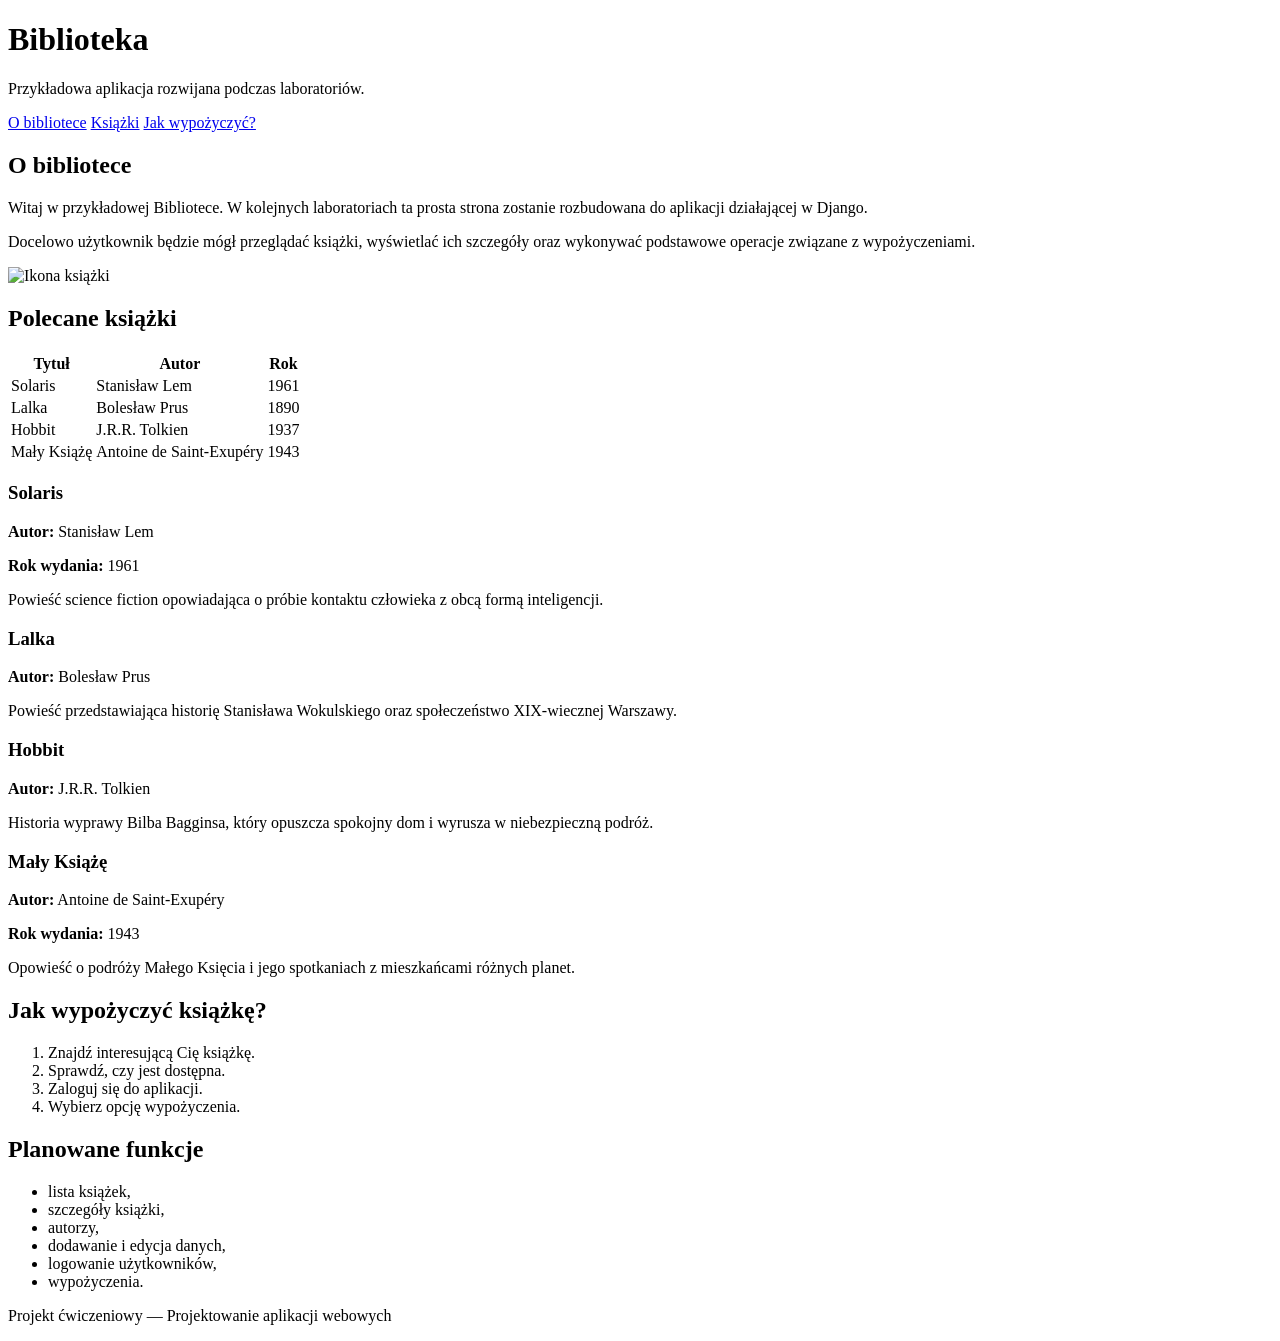
==== frontend/index.html @ f66ff91b "dodano index.html" ====
<!DOCTYPE html>
<html lang="pl">
<head>
    <meta charset="UTF-8">
    <meta name="viewport" content="width=device-width, initial-scale=1.0">
    <title>Biblioteka</title>
</head>
<body>

    <header>
        <h1>Biblioteka</h1>

        <p>
            Przykładowa aplikacja rozwijana podczas laboratoriów.
        </p>

        <nav>
            <a href="#about">O bibliotece</a>
            <a href="#books">Książki</a>
            <a href="#rules">Jak wypożyczyć?</a>
        </nav>
    </header>

    <main>

        <section id="about">
            <h2>O bibliotece</h2>

            <p>
                Witaj w przykładowej Bibliotece.
                W kolejnych laboratoriach ta prosta strona zostanie
                rozbudowana do aplikacji działającej w Django.
            </p>

            <p>
                Docelowo użytkownik będzie mógł przeglądać książki,
                wyświetlać ich szczegóły oraz wykonywać podstawowe
                operacje związane z wypożyczeniami.
            </p>

            <img
                src="https://img.redro.pl/obrazy/ikona-ksiazki-logo-700-115049572.jpg"
                alt="Ikona książki"
                width="120"
            >
        </section>

        <section id="books">
            <h2>Polecane książki</h2>

            <table>
                <thead>
                    <tr>
                        <th>Tytuł</th>
                        <th>Autor</th>
                        <th>Rok</th>
                    </tr>
                </thead>
                <tbody>
                    <tr>
                        <td>Solaris</td>
                        <td>Stanisław Lem</td>
                        <td>1961</td>
                    </tr>
                    <tr>
                        <td>Lalka</td>
                        <td>Bolesław Prus</td>
                        <td>1890</td>
                    </tr>
                    <tr>
                        <td>Hobbit</td>
                        <td>J.R.R. Tolkien</td>
                        <td>1937</td>
                    </tr>
                    <tr>
                        <td>Mały Książę</td>
                        <td>Antoine de Saint-Exupéry</td>
                        <td>1943</td>
                    </tr>
                </tbody>
            </table>

            <article>
                <h3>Solaris</h3>

                <div class="book-info">
                    <p>
                        <strong>Autor:</strong> Stanisław Lem
                    </p>

                    <p>
                        <strong>Rok wydania:</strong> 1961
                    </p>
                </div>

                <p>
                    Powieść science fiction opowiadająca o próbie
                    kontaktu człowieka z obcą formą inteligencji.
                </p>
            </article>

            <article>
                <h3>Lalka</h3>

                <p>
                    <strong>Autor:</strong> Bolesław Prus
                </p>

                <p>
                    Powieść przedstawiająca historię Stanisława
                    Wokulskiego oraz społeczeństwo XIX-wiecznej Warszawy.
                </p>
            </article>

            <article>
                <h3>Hobbit</h3>

                <p>
                    <strong>Autor:</strong> J.R.R. Tolkien
                </p>

                <p>
                    Historia wyprawy Bilba Bagginsa, który opuszcza
                    spokojny dom i wyrusza w niebezpieczną podróż.
                </p>
            </article>

            <article>
                <h3>Mały Książę</h3>

                <div class="book-info">
                    <p>
                        <strong>Autor:</strong> Antoine de Saint-Exupéry
                    </p>

                    <p>
                        <strong>Rok wydania:</strong> 1943
                    </p>
                </div>

                <p>
                    Opowieść o podróży Małego Księcia i jego spotkaniach
                    z mieszkańcami różnych planet.
                </p>
            </article>
        </section>

        <section id="rules">
            <h2>Jak wypożyczyć książkę?</h2>

            <ol>
                <li>Znajdź interesującą Cię książkę.</li>
                <li>Sprawdź, czy jest dostępna.</li>
                <li>Zaloguj się do aplikacji.</li>
                <li>Wybierz opcję wypożyczenia.</li>
            </ol>
        </section>

        <section>
            <h2>Planowane funkcje</h2>

            <ul>
                <li>lista książek,</li>
                <li>szczegóły książki,</li>
                <li>autorzy,</li>
                <li>dodawanie i edycja danych,</li>
                <li>logowanie użytkowników,</li>
                <li>wypożyczenia.</li>
            </ul>
        </section>

    </main>

    <footer>
        <p>
            Projekt ćwiczeniowy — Projektowanie aplikacji webowych
        </p>
    </footer>

</body>
</html>
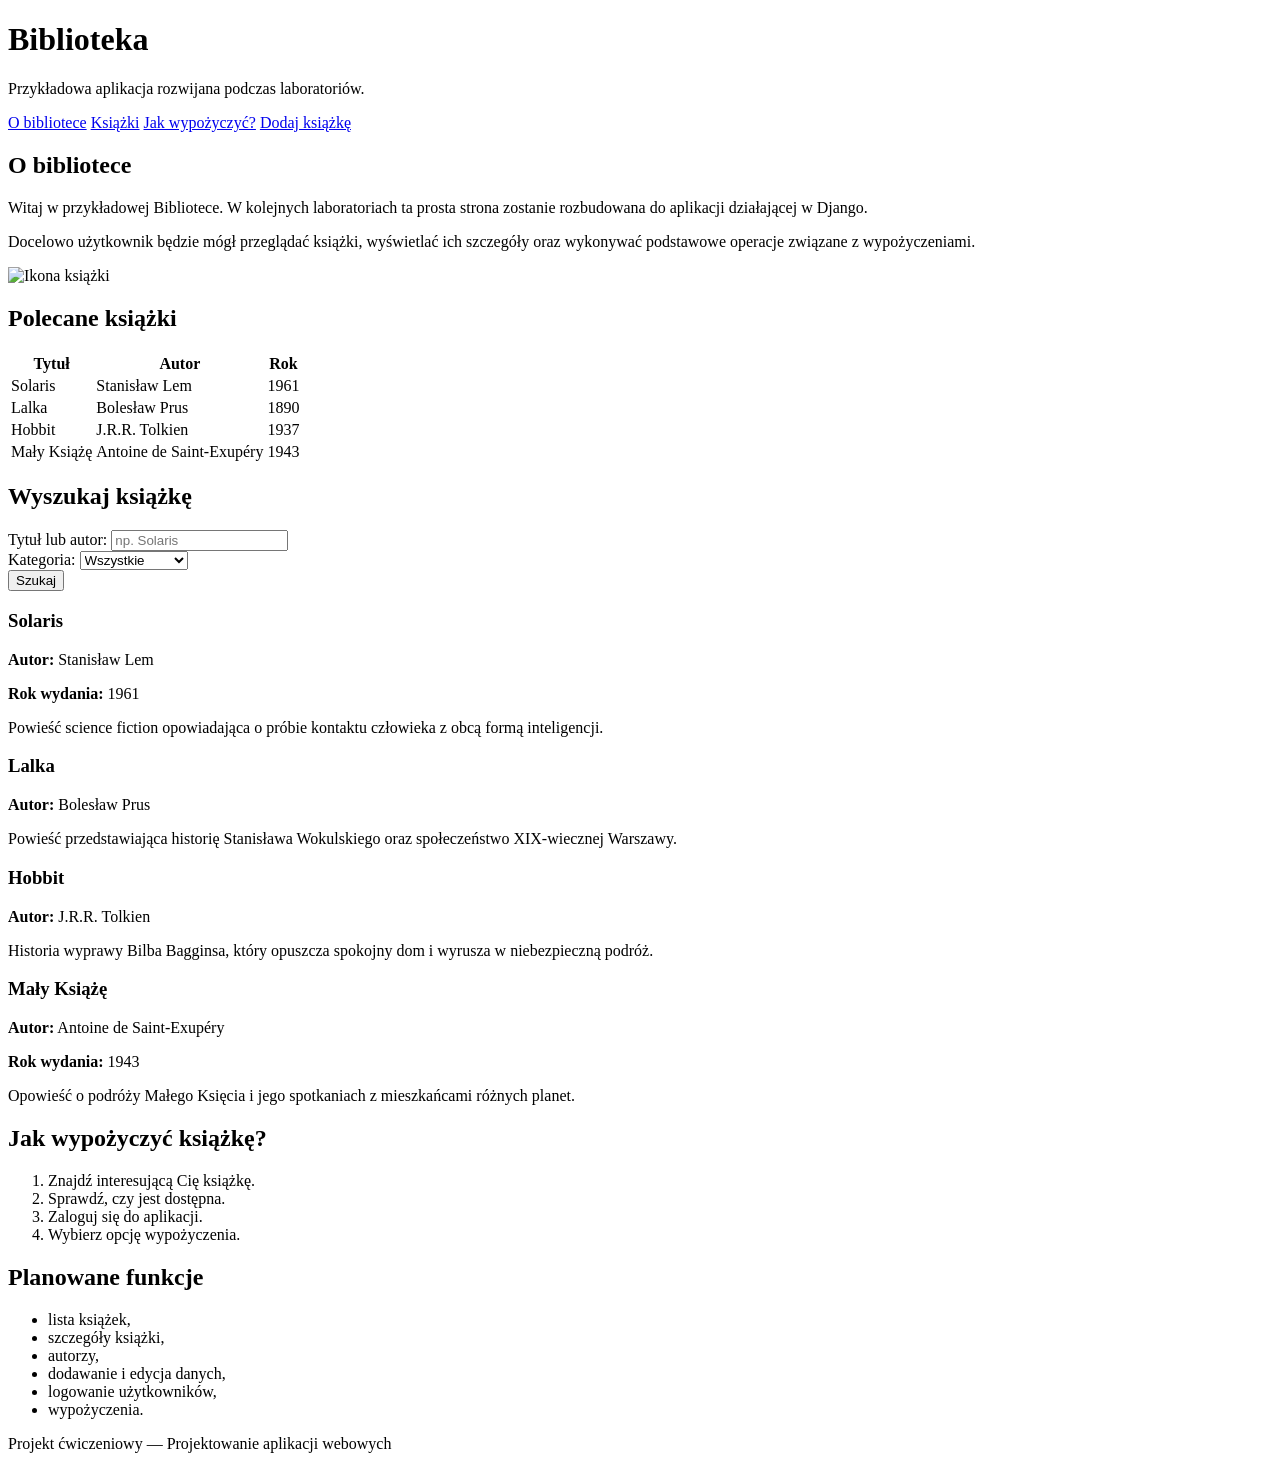
==== commit 88c9565d: "Dodano add_bokk.html i zmodyfikowano index.html" ====
--- a/frontend/index.html
+++ b/frontend/index.html
@@ -18,6 +18,7 @@
             <a href="#about">O bibliotece</a>
             <a href="#books">Książki</a>
             <a href="#rules">Jak wypożyczyć?</a>
+            <a href="./add_book.html">Dodaj książkę</a>
         </nav>
     </header>
 
@@ -79,6 +80,56 @@
                     </tr>
                 </tbody>
             </table>
+            <section id="search">
+                <h2>Wyszukaj książkę</h2>
+
+                <form method="get">
+                    <div>
+                        <label for="query">
+                            Tytuł lub autor:
+                        </label>
+
+                        <input
+                            type="text"
+                            id="query"
+                            name="query"
+                            placeholder="np. Solaris"
+                        >
+                    </div>
+
+                    <div>
+                        <label for="search-category">
+                            Kategoria:
+                        </label>
+
+                        <select
+                            id="search-category"
+                            name="category"
+                        >
+                            <option value="">
+                                Wszystkie
+                            </option>
+
+                            <option value="fantasy">
+                                Fantasy
+                            </option>
+
+                            <option value="science-fiction">
+                                Science fiction
+                            </option>
+
+                            <option value="crime">
+                                Kryminał
+                            </option>
+                        </select>
+                    </div>
+
+                    <button type="submit">
+                        Szukaj
+                    </button>
+
+                </form>
+            </section>
 
             <article>
                 <h3>Solaris</h3>
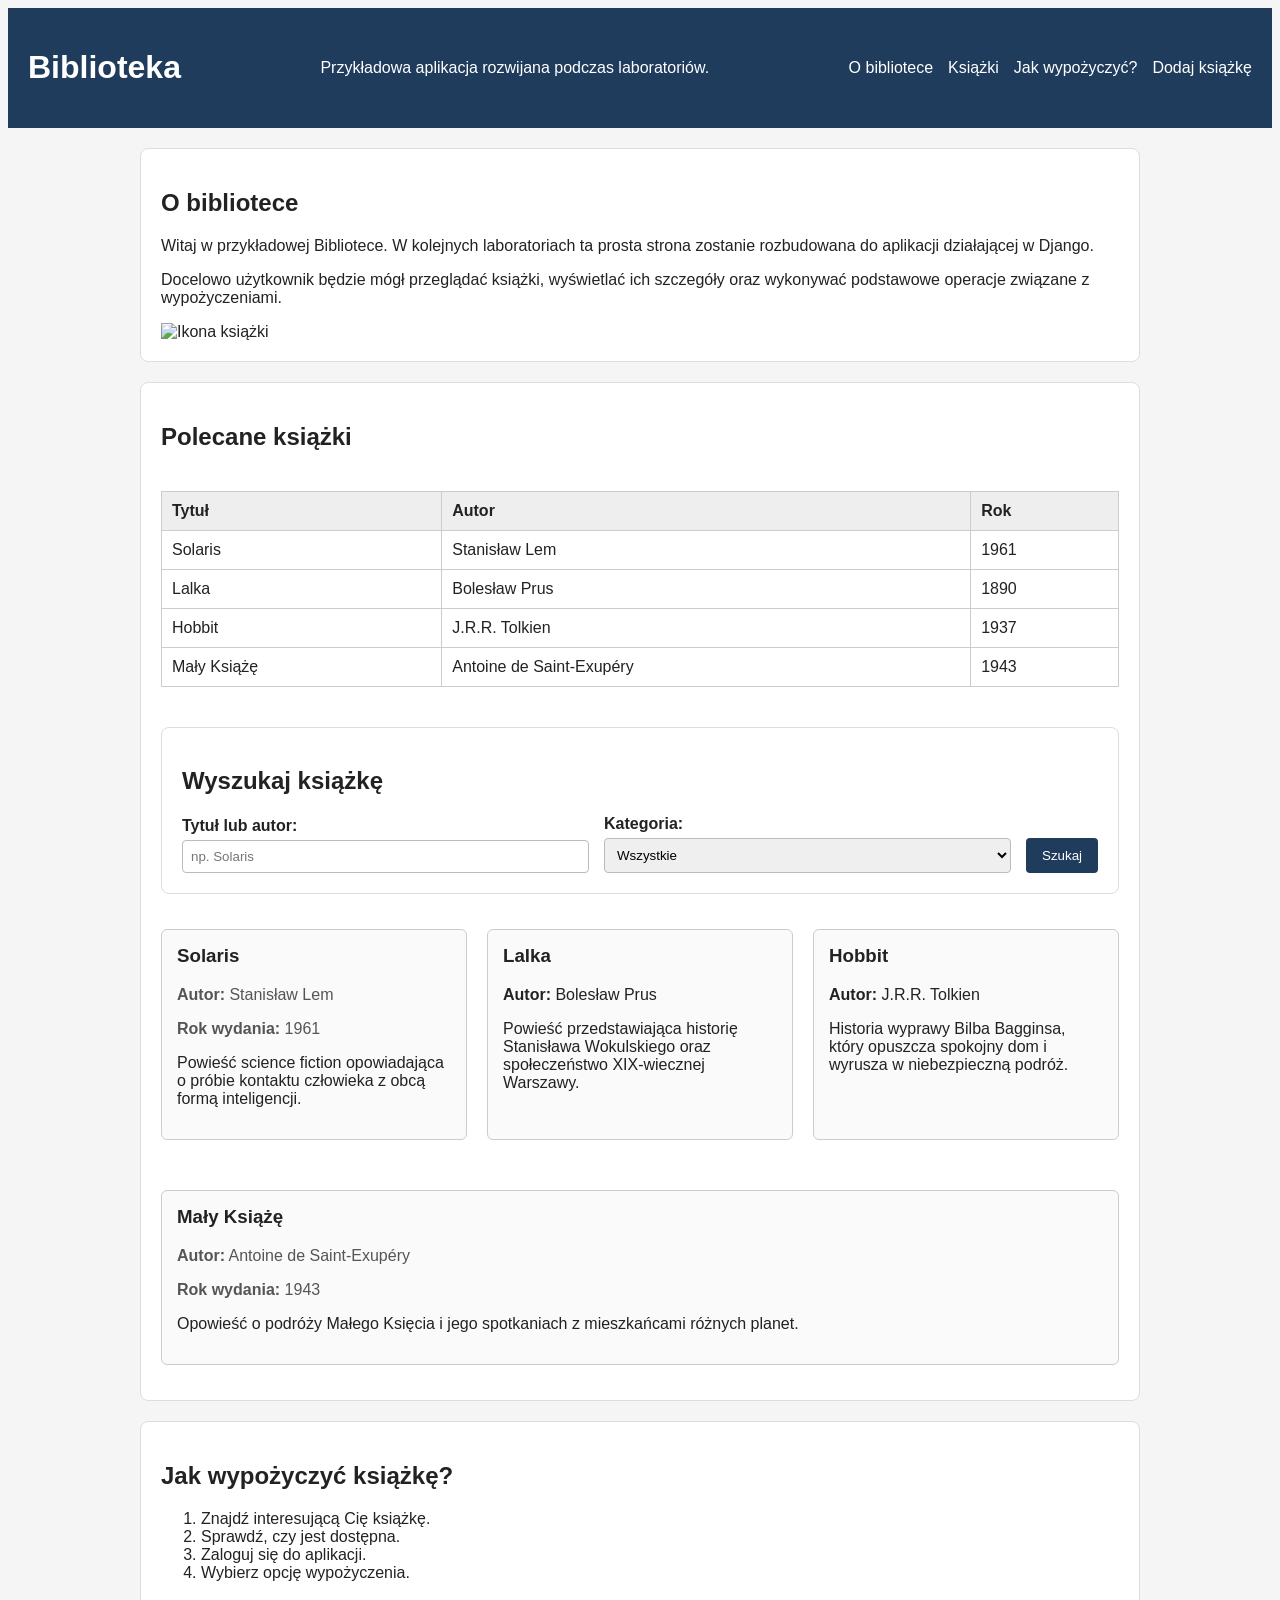
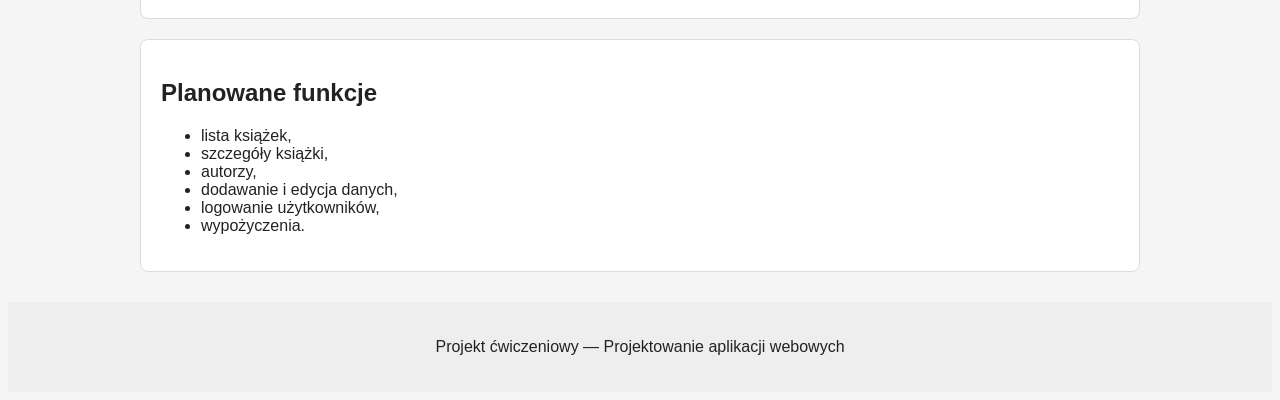
==== commit fdd14e7a: "dodano css" ====
--- a/frontend/index.html
+++ b/frontend/index.html
@@ -4,6 +4,9 @@
     <meta charset="UTF-8">
     <meta name="viewport" content="width=device-width, initial-scale=1.0">
     <title>Biblioteka</title>
+
+    <link rel="stylesheet" href="css/styles.css">
+
 </head>
 <body>
 
@@ -48,42 +51,43 @@
 
         <section id="books">
             <h2>Polecane książki</h2>
-
-            <table>
-                <thead>
-                    <tr>
-                        <th>Tytuł</th>
-                        <th>Autor</th>
-                        <th>Rok</th>
-                    </tr>
-                </thead>
-                <tbody>
-                    <tr>
-                        <td>Solaris</td>
-                        <td>Stanisław Lem</td>
-                        <td>1961</td>
-                    </tr>
-                    <tr>
-                        <td>Lalka</td>
-                        <td>Bolesław Prus</td>
-                        <td>1890</td>
-                    </tr>
-                    <tr>
-                        <td>Hobbit</td>
-                        <td>J.R.R. Tolkien</td>
-                        <td>1937</td>
-                    </tr>
-                    <tr>
-                        <td>Mały Książę</td>
-                        <td>Antoine de Saint-Exupéry</td>
-                        <td>1943</td>
-                    </tr>
-                </tbody>
-            </table>
+            <div class="table-container">
+                <table>
+                    <thead>
+                        <tr>
+                            <th>Tytuł</th>
+                            <th>Autor</th>
+                            <th>Rok</th>
+                        </tr>
+                    </thead>
+                    <tbody>
+                        <tr>
+                            <td>Solaris</td>
+                            <td>Stanisław Lem</td>
+                            <td>1961</td>
+                        </tr>
+                        <tr>
+                            <td>Lalka</td>
+                            <td>Bolesław Prus</td>
+                            <td>1890</td>
+                        </tr>
+                        <tr>
+                            <td>Hobbit</td>
+                            <td>J.R.R. Tolkien</td>
+                            <td>1937</td>
+                        </tr>
+                        <tr>
+                            <td>Mały Książę</td>
+                            <td>Antoine de Saint-Exupéry</td>
+                            <td>1943</td>
+                        </tr>
+                    </tbody>
+                </table>
+            </div>
             <section id="search">
                 <h2>Wyszukaj książkę</h2>
 
-                <form method="get">
+                <form class="search-form" method="get">
                     <div>
                         <label for="query">
                             Tytuł lub autor:
@@ -131,69 +135,71 @@
                 </form>
             </section>
 
-            <article>
-                <h3>Solaris</h3>
-
-                <div class="book-info">
-                    <p>
-                        <strong>Autor:</strong> Stanisław Lem
-                    </p>
-
-                    <p>
-                        <strong>Rok wydania:</strong> 1961
-                    </p>
-                </div>
-
-                <p>
-                    Powieść science fiction opowiadająca o próbie
-                    kontaktu człowieka z obcą formą inteligencji.
-                </p>
-            </article>
-
-            <article>
-                <h3>Lalka</h3>
-
-                <p>
-                    <strong>Autor:</strong> Bolesław Prus
-                </p>
-
-                <p>
-                    Powieść przedstawiająca historię Stanisława
-                    Wokulskiego oraz społeczeństwo XIX-wiecznej Warszawy.
-                </p>
-            </article>
-
-            <article>
-                <h3>Hobbit</h3>
-
-                <p>
-                    <strong>Autor:</strong> J.R.R. Tolkien
-                </p>
-
-                <p>
-                    Historia wyprawy Bilba Bagginsa, który opuszcza
-                    spokojny dom i wyrusza w niebezpieczną podróż.
-                </p>
-            </article>
-
-            <article>
-                <h3>Mały Książę</h3>
-
-                <div class="book-info">
-                    <p>
-                        <strong>Autor:</strong> Antoine de Saint-Exupéry
-                    </p>
-
-                    <p>
-                        <strong>Rok wydania:</strong> 1943
-                    </p>
-                </div>
-
-                <p>
-                    Opowieść o podróży Małego Księcia i jego spotkaniach
-                    z mieszkańcami różnych planet.
-                </p>
-            </article>
+            <div class="book-list">
+                <article class="book-card">
+                    <h3>Solaris</h3>
+
+                    <div class="book-info">
+                        <p>
+                            <strong>Autor:</strong> Stanisław Lem
+                        </p>
+
+                        <p>
+                            <strong>Rok wydania:</strong> 1961
+                        </p>
+                    </div>
+
+                    <p>
+                        Powieść science fiction opowiadająca o próbie
+                        kontaktu człowieka z obcą formą inteligencji.
+                    </p>
+                </article>
+
+                <article class="book-card">
+                    <h3>Lalka</h3>
+
+                    <p>
+                        <strong>Autor:</strong> Bolesław Prus
+                    </p>
+
+                    <p>
+                        Powieść przedstawiająca historię Stanisława
+                        Wokulskiego oraz społeczeństwo XIX-wiecznej Warszawy.
+                    </p>
+                </article>
+
+                <article class="book-card">
+                    <h3>Hobbit</h3>
+
+                    <p>
+                        <strong>Autor:</strong> J.R.R. Tolkien
+                    </p>
+
+                    <p>
+                        Historia wyprawy Bilba Bagginsa, który opuszcza
+                        spokojny dom i wyrusza w niebezpieczną podróż.
+                    </p>
+                </article>
+
+                <article class="book-card">
+                    <h3>Mały Książę</h3>
+
+                    <div class="book-info">
+                        <p>
+                            <strong>Autor:</strong> Antoine de Saint-Exupéry
+                        </p>
+
+                        <p>
+                            <strong>Rok wydania:</strong> 1943
+                        </p>
+                    </div>
+
+                    <p>
+                        Opowieść o podróży Małego Księcia i jego spotkaniach
+                        z mieszkańcami różnych planet.
+                    </p>
+                </article>
+            </div>
         </section>
 
         <section id="rules">
@@ -228,5 +234,6 @@
         </p>
     </footer>
 
+    
 </body>
 </html>
--- a/frontend/css/styles.css
+++ b/frontend/css/styles.css
@@ -0,0 +1,200 @@
+body {
+    background-color: #f5f5f5;
+    color: #222222;
+
+    font-family: Arial, Helvetica, sans-serif;
+}
+
+main {
+    width: 90%;
+    max-width: 1000px;
+
+    margin: 0 auto;
+}
+
+section {
+    background-color: white;
+
+    margin: 20px 0;
+    padding: 20px;
+
+    border: 1px solid #dddddd;
+    border-radius: 8px;
+}
+
+header {
+    display: flex;
+
+    justify-content: space-between;
+    align-items: center;
+
+    gap: 20px;
+
+    background-color: #1f3c5c;
+    color: white;
+
+    padding: 20px;
+}
+
+nav {
+    display: flex;
+    gap: 15px;
+}
+
+nav a {
+    color: white;
+    text-decoration: none;
+}
+
+nav a:hover {
+    text-decoration: underline;
+}
+
+.book-card {
+    flex: 1 1 250px;
+
+    border: 1px solid #cccccc;
+    border-radius: 6px;
+
+    padding: 15px;
+    margin: 15px 0;
+
+    background-color: #fafafa;
+}
+
+.book-card h3 {
+    margin-top: 0;
+}
+
+.book-info {
+    color: #555555;
+}
+
+table {
+    width: 100%;
+    border-collapse: collapse;
+
+    margin: 20px 0;
+}
+
+th,
+td {
+    border: 1px solid #cccccc;
+    padding: 10px;
+    text-align: left;
+}
+
+th {
+    background-color: #eeeeee;
+}
+
+form {
+    max-width: 600px;
+}
+
+form div {
+    margin-bottom: 15px;
+}
+
+label {
+    display: block;
+    margin-bottom: 5px;
+
+    font-weight: bold;
+}
+
+input[type="text"],
+input[type="email"],
+input[type="password"],
+input[type="number"],
+input[type="date"],
+select,
+textarea {
+    width: 100%;
+
+    padding: 8px;
+
+    border: 1px solid #bbbbbb;
+    border-radius: 4px;
+
+    box-sizing: border-box;
+}
+
+button {
+    background-color: #1f3c5c;
+    color: white;
+
+    border: none;
+    border-radius: 4px;
+
+    padding: 10px 16px;
+
+    cursor: pointer;
+}
+
+button:hover {
+    background-color: #315c87;
+}
+
+footer {
+    margin-top: 30px;
+    padding: 20px;
+
+    text-align: center;
+
+    background-color: #eeeeee;
+}
+
+.book-list {
+    display: flex;
+
+    gap: 20px;
+
+    flex-wrap: wrap;
+}
+
+.search-form {
+    display: flex;
+
+    gap: 15px;
+
+    align-items: end;
+
+    max-width: none;
+}
+
+.search-form div {
+    flex: 1;
+    margin-bottom: 0;
+}
+
+.search-form button {
+    flex: 0 0 auto;
+}
+
+@media (max-width: 700px) {
+
+    header {
+        flex-direction: column;
+        align-items: flex-start;
+    }
+
+    nav {
+        flex-direction: column;
+    }
+
+    .search-form {
+        flex-direction: column;
+        align-items: stretch;
+    }
+
+    main {
+        width: 95%;
+    }
+
+}
+
+.table-container {
+    overflow-x: auto;
+}
+
